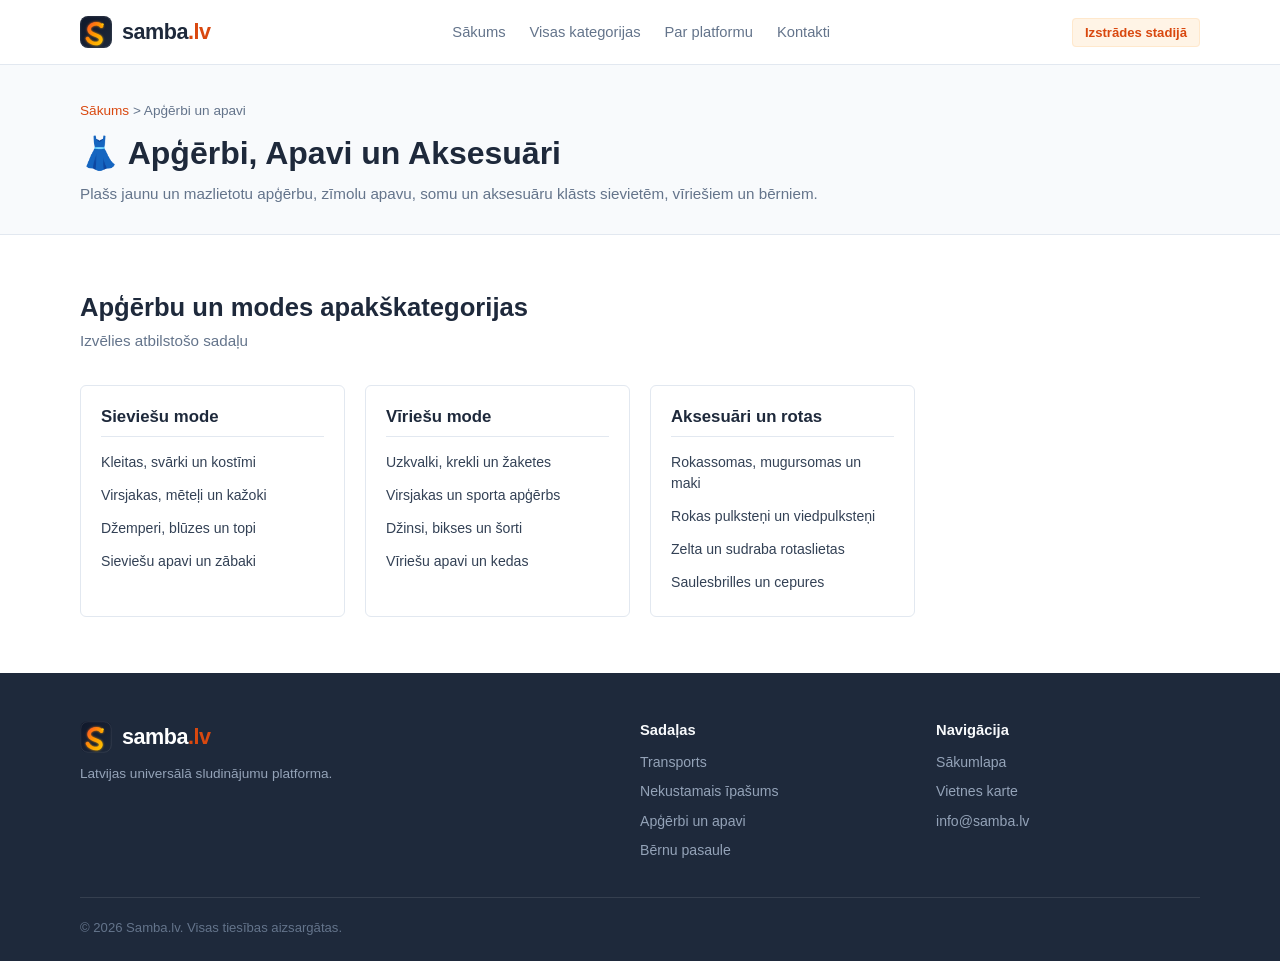
==== apgerbi/index.html @ d99293f3 "feat: Add dedicated 1st level category pages with 2nd level links (ss.com structure) and update site" ====
<!DOCTYPE html>
<html lang="lv">
<head>
  <meta charset="UTF-8" />
  <meta name="viewport" content="width=device-width, initial-scale=1.0" />
  
  <title>Apģērbi, Apavi un Aksesuāri – Samba.lv</title>
  <meta name="title" content="Apģērbi, Apavi un Aksesuāri – Samba.lv" />
  <meta name="description" content="Sieviešu, vīriešu un bērnu apģērbi, apavi, somas, pulksteņi un rotaslietas Latvijā platformā samba.lv." />
  <meta name="keywords" content="apģērbi, apavi, sieviešu apģērbi, vīriešu apģērbi, somas, pulksteņi, rotaslietas, samba.lv" />
  <meta name="robots" content="index, follow" />
  <link rel="canonical" href="https://samba.lv/apgerbi/" />

  <meta property="og:type" content="website" />
  <meta property="og:url" content="https://samba.lv/apgerbi/" />
  <meta property="og:title" content="Apģērbi, Apavi un Aksesuāri – Samba.lv" />
  <meta property="og:description" content="Stilīgi apģērbi, apavi un aksesuāri visā Latvijā." />
  <meta property="og:image" content="https://samba.lv/favicon.svg" />

  <link rel="icon" type="image/svg+xml" href="../favicon.svg" />
  <link rel="stylesheet" href="../styles.css" />

  <script async src="https://www.googletagmanager.com/gtag/js?id=G-YKYEBR5S0B"></script>
  <script>
    window.dataLayer = window.dataLayer || [];
    function gtag(){dataLayer.push(arguments);}
    gtag('js', new Date());
    gtag('config', 'G-YKYEBR5S0B');
  </script>

  <script type="application/ld+json">
  {
    "@context": "https://schema.org",
    "@type": "BreadcrumbList",
    "itemListElement": [
      {
        "@type": "ListItem",
        "position": 1,
        "name": "Sākums",
        "item": "https://samba.lv/"
      },
      {
        "@type": "ListItem",
        "position": 2,
        "name": "Apģērbi",
        "item": "https://samba.lv/apgerbi/"
      }
    ]
  }
  </script>
</head>
<body>

  <header class="site-header">
    <div class="container header-container">
      <a href="/" class="brand-logo" title="Samba.lv Sākumlapa">
        <img src="../favicon.svg" alt="Samba Logo" />
        <span>samba<span class="tld">.lv</span></span>
      </a>

      <nav class="main-nav" aria-label="Navigācija">
        <ul>
          <li><a href="/">Sākums</a></li>
          <li><a href="/#kategorijas">Visas kategorijas</a></li>
          <li><a href="/#statuss">Par platformu</a></li>
          <li><a href="/#kontakti">Kontakti</a></li>
        </ul>
      </nav>

      <div>
        <span class="header-badge">Izstrādes stadijā</span>
      </div>
    </div>
  </header>

  <section class="hero-section" style="padding: 36px 0 28px; text-align: left;">
    <div class="container">
      <div style="font-size: 0.85rem; color: var(--color-muted); margin-bottom: 12px;">
        <a href="/" style="color: var(--color-primary);">Sākums</a> &gt; <span>Apģērbi un apavi</span>
      </div>
      <h1 style="font-size: 2rem; margin-bottom: 8px;">👗 Apģērbi, Apavi un Aksesuāri</h1>
      <p style="color: var(--color-muted); max-width: 800px; font-size: 0.95rem;">
        Plašs jaunu un mazlietotu apģērbu, zīmolu apavu, somu un aksesuāru klāsts sievietēm, vīriešiem un bērniem.
      </p>
    </div>
  </section>

  <section class="section">
    <div class="container">
      <div class="section-head">
        <h2>Apģērbu un modes apakškategorijas</h2>
        <p>Izvēlies atbilstošo sadaļu</p>
      </div>

      <div class="categories-container" style="grid-template-columns: repeat(auto-fill, minmax(260px, 1fr));">
        
        <div class="category-block">
          <h3 class="category-title">Sieviešu mode</h3>
          <ul class="subcat-list">
            <li class="subcat-item"><a href="/">Kleitas, svārki un kostīmi</a></li>
            <li class="subcat-item"><a href="/">Virsjakas, mēteļi un kažoki</a></li>
            <li class="subcat-item"><a href="/">Džemperi, blūzes un topi</a></li>
            <li class="subcat-item"><a href="/">Sieviešu apavi un zābaki</a></li>
          </ul>
        </div>

        <div class="category-block">
          <h3 class="category-title">Vīriešu mode</h3>
          <ul class="subcat-list">
            <li class="subcat-item"><a href="/">Uzkvalki, krekli un žaketes</a></li>
            <li class="subcat-item"><a href="/">Virsjakas un sporta apģērbs</a></li>
            <li class="subcat-item"><a href="/">Džinsi, bikses un šorti</a></li>
            <li class="subcat-item"><a href="/">Vīriešu apavi un kedas</a></li>
          </ul>
        </div>

        <div class="category-block">
          <h3 class="category-title">Aksesuāri un rotas</h3>
          <ul class="subcat-list">
            <li class="subcat-item"><a href="/">Rokassomas, mugursomas un maki</a></li>
            <li class="subcat-item"><a href="/">Rokas pulksteņi un viedpulksteņi</a></li>
            <li class="subcat-item"><a href="/">Zelta un sudraba rotaslietas</a></li>
            <li class="subcat-item"><a href="/">Saulesbrilles un cepures</a></li>
          </ul>
        </div>

      </div>
    </div>
  </section>

  <footer class="site-footer">
    <div class="container">
      <div class="footer-top">
        <div>
          <div class="brand-logo" style="color: #FFFFFF;">
            <img src="../favicon.svg" alt="Samba Logo" />
            <span>samba<span class="tld">.lv</span></span>
          </div>
          <p class="footer-desc">Latvijas universālā sludinājumu platforma.</p>
        </div>

        <div class="footer-col">
          <h4>Sadaļas</h4>
          <ul class="footer-links">
            <li><a href="/transports/">Transports</a></li>
            <li><a href="/nekustamie-ipasumi/">Nekustamais īpašums</a></li>
            <li><a href="/apgerbi/">Apģērbi un apavi</a></li>
            <li><a href="/berniem/">Bērnu pasaule</a></li>
          </ul>
        </div>

        <div class="footer-col">
          <h4>Navigācija</h4>
          <ul class="footer-links">
            <li><a href="/">Sākumlapa</a></li>
            <li><a href="/sitemap.xml">Vietnes karte</a></li>
            <li><a href="mailto:info@samba.lv">info@samba.lv</a></li>
          </ul>
        </div>
      </div>

      <div class="footer-bottom">
        <div>&copy; 2026 Samba.lv. Visas tiesības aizsargātas.</div>
      </div>
    </div>
  </footer>

</body>
</html>
---- styles.css ----
/* ==========================================================================
   samba.lv - Biznesa & SEO Informācijas Portāls
   Tīrs, profesionāls un minimālistisks dizains bez liekiem vizuāliem efektiem.
   ========================================================================== */

:root {
  /* Korporatīvā krāsu palete */
  --color-primary: #D9480F; /* Samba silti sarkanoranžs akcents */
  --color-primary-hover: #BF3A06;
  --color-primary-subtle: #FFF4E6;
  
  --color-dark: #1E293B;
  --color-dark-light: #334155;
  --color-text: #1E293B;
  --color-muted: #64748B;
  --color-faint: #94A3B8;
  
  --color-bg: #FFFFFF;
  --color-bg-alt: #F8FAFC;
  --color-card: #FFFFFF;
  --color-border: #E2E8F0;
  --color-border-darker: #CBD5E1;
  
  --shadow-subtle: 0 1px 3px rgba(0, 0, 0, 0.05);
  --shadow-card: 0 1px 4px rgba(0, 0, 0, 0.08);
  
  --radius-sm: 4px;
  --radius-md: 6px;
  --radius-lg: 8px;
  
  --font-sans: -apple-system, BlinkMacSystemFont, "Segoe UI", Roboto, "Helvetica Neue", Arial, sans-serif;
}

*, *::before, *::after {
  box-sizing: border-box;
  margin: 0;
  padding: 0;
}

html {
  font-family: var(--font-sans);
  background-color: var(--color-bg);
  color: var(--color-text);
  line-height: 1.5;
  scroll-behavior: smooth;
}

body {
  min-height: 100vh;
  display: flex;
  flex-direction: column;
}

.container {
  width: 100%;
  max-width: 1160px;
  margin: 0 auto;
  padding: 0 20px;
}

/* Tipogrāfija */
h1, h2, h3, h4 {
  color: var(--color-dark);
  font-weight: 700;
  line-height: 1.3;
}

p {
  color: var(--color-dark-light);
}

a {
  color: inherit;
  text-decoration: none;
}

/* ==========================================================================
   Galvene (Header)
   ========================================================================== */
.site-header {
  background-color: #FFFFFF;
  border-bottom: 1px solid var(--color-border);
  position: sticky;
  top: 0;
  z-index: 50;
}

.header-container {
  display: flex;
  align-items: center;
  justify-content: space-between;
  height: 64px;
}

.brand-logo {
  display: flex;
  align-items: center;
  gap: 10px;
  font-size: 1.35rem;
  font-weight: 800;
  letter-spacing: -0.5px;
  color: var(--color-dark);
}

.brand-logo img {
  width: 32px;
  height: 32px;
  border-radius: var(--radius-sm);
}

.brand-logo .tld {
  color: var(--color-primary);
}

.main-nav ul {
  display: flex;
  list-style: none;
  gap: 24px;
}

.main-nav a {
  font-size: 0.92rem;
  font-weight: 500;
  color: var(--color-muted);
  transition: color 0.15s ease;
}

.main-nav a:hover {
  color: var(--color-primary);
}

.header-badge {
  font-size: 0.82rem;
  font-weight: 600;
  background: var(--color-primary-subtle);
  color: var(--color-primary);
  padding: 6px 12px;
  border-radius: var(--radius-sm);
  border: 1px solid #FFE8CC;
}

/* ==========================================================================
   Ievads (Hero Section)
   ========================================================================== */
.hero-section {
  background-color: var(--color-bg-alt);
  border-bottom: 1px solid var(--color-border);
  padding: 56px 0 44px;
}

.hero-layout {
  max-width: 820px;
  margin: 0 auto;
  text-align: center;
}

.status-pill {
  display: inline-flex;
  align-items: center;
  gap: 6px;
  font-size: 0.8rem;
  font-weight: 600;
  text-transform: uppercase;
  letter-spacing: 0.5px;
  color: #475569;
  background: #E2E8F0;
  padding: 4px 10px;
  border-radius: var(--radius-sm);
  margin-bottom: 16px;
}

.hero-title {
  font-size: clamp(2rem, 3.5vw, 2.75rem);
  font-weight: 800;
  letter-spacing: -0.5px;
  margin-bottom: 14px;
}

.hero-description {
  font-size: 1.05rem;
  color: var(--color-muted);
  line-height: 1.6;
  margin-bottom: 28px;
}

/* Meklēšanas josla */
.search-filter-box {
  display: flex;
  background: #FFFFFF;
  border: 1px solid var(--color-border-darker);
  border-radius: var(--radius-md);
  padding: 6px;
  max-width: 620px;
  margin: 0 auto 24px;
  box-shadow: var(--shadow-subtle);
}

.search-input {
  flex: 1;
  border: none;
  padding: 10px 14px;
  font-size: 0.95rem;
  outline: none;
  font-family: inherit;
  color: var(--color-text);
}

.search-input::placeholder {
  color: var(--color-faint);
}

.search-btn {
  background: var(--color-primary);
  color: #FFFFFF;
  border: none;
  border-radius: var(--radius-sm);
  padding: 0 20px;
  font-size: 0.9rem;
  font-weight: 600;
  cursor: pointer;
  transition: background 0.15s ease;
}

.search-btn:hover {
  background: var(--color-primary-hover);
}

/* Galvenās iezīmes */
.hero-highlights {
  display: flex;
  justify-content: center;
  gap: 28px;
  flex-wrap: wrap;
  font-size: 0.88rem;
  color: var(--color-muted);
}

.highlight-item strong {
  color: var(--color-dark);
}

/* ==========================================================================
   Kategoriju Koks (Directory Structure)
   ========================================================================== */
.section {
  padding: 56px 0;
}

.section-head {
  margin-bottom: 32px;
}

.section-head h2 {
  font-size: 1.6rem;
  margin-bottom: 6px;
}

.section-head p {
  color: var(--color-muted);
  font-size: 0.95rem;
}

.categories-container {
  display: grid;
  grid-template-columns: repeat(3, 1fr);
  gap: 20px;
}

.category-block {
  background: var(--color-card);
  border: 1px solid var(--color-border);
  border-radius: var(--radius-md);
  padding: 20px;
  transition: border-color 0.15s ease, box-shadow 0.15s ease;
}

.category-block:hover {
  border-color: var(--color-border-darker);
  box-shadow: var(--shadow-card);
}

.category-title {
  font-size: 1.05rem;
  font-weight: 700;
  display: flex;
  align-items: center;
  gap: 8px;
  margin-bottom: 12px;
  padding-bottom: 8px;
  border-bottom: 1px solid var(--color-border);
}

.subcat-list {
  list-style: none;
  display: flex;
  flex-direction: column;
  gap: 6px;
}

.subcat-item a {
  font-size: 0.88rem;
  color: #334155;
  display: block;
  padding: 3px 0;
  transition: color 0.15s ease;
}

.subcat-item a:hover {
  color: var(--color-primary);
  text-decoration: underline;
}

/* ==========================================================================
   Informācijas & Statusa Bloks (Launch Status)
   ========================================================================== */
.status-section {
  background-color: var(--color-bg-alt);
  border-top: 1px solid var(--color-border);
  border-bottom: 1px solid var(--color-border);
}

.status-box {
  background: #FFFFFF;
  border: 1px solid var(--color-border);
  border-left: 4px solid var(--color-primary);
  border-radius: var(--radius-md);
  padding: 28px;
}

.status-box h3 {
  font-size: 1.25rem;
  margin-bottom: 8px;
}

.status-box p {
  font-size: 0.95rem;
  color: var(--color-muted);
  line-height: 1.6;
  margin-bottom: 16px;
}

.status-grid {
  display: grid;
  grid-template-columns: repeat(3, 1fr);
  gap: 20px;
  margin-top: 20px;
  padding-top: 20px;
  border-top: 1px solid var(--color-border);
}

.status-grid-item h4 {
  font-size: 0.95rem;
  margin-bottom: 4px;
}

.status-grid-item p {
  font-size: 0.85rem;
  color: var(--color-muted);
  margin-bottom: 0;
}

/* ==========================================================================
   SEO Padomi & Rokasgrāmatas
   ========================================================================== */
.guides-grid {
  display: grid;
  grid-template-columns: repeat(3, 1fr);
  gap: 20px;
}

.guide-item {
  border: 1px solid var(--color-border);
  border-radius: var(--radius-md);
  padding: 20px;
  background: #FFFFFF;
}

.guide-badge {
  font-size: 0.75rem;
  font-weight: 700;
  text-transform: uppercase;
  color: var(--color-primary);
  margin-bottom: 8px;
}

.guide-item h3 {
  font-size: 1rem;
  margin-bottom: 8px;
  line-height: 1.4;
}

.guide-item p {
  font-size: 0.88rem;
  color: var(--color-muted);
  line-height: 1.5;
}

/* ==========================================================================
   FAQ Bloks
   ========================================================================== */
.faq-container {
  display: flex;
  flex-direction: column;
  gap: 12px;
  max-width: 820px;
}

.faq-row {
  border: 1px solid var(--color-border);
  border-radius: var(--radius-md);
  background: #FFFFFF;
  overflow: hidden;
}

.faq-toggle {
  width: 100%;
  padding: 16px 20px;
  background: none;
  border: none;
  display: flex;
  justify-content: space-between;
  align-items: center;
  font-size: 0.98rem;
  font-weight: 600;
  color: var(--color-dark);
  cursor: pointer;
  text-align: left;
  font-family: inherit;
}

.faq-toggle:hover {
  background-color: var(--color-bg-alt);
}

.faq-icon {
  font-weight: normal;
  color: var(--color-muted);
  transition: transform 0.2s ease;
}

.faq-row.open .faq-icon {
  transform: rotate(180deg);
}

.faq-content {
  display: none;
  padding: 0 20px 16px;
  font-size: 0.9rem;
  color: var(--color-muted);
  line-height: 1.6;
}

.faq-row.open .faq-content {
  display: block;
}

/* ==========================================================================
   Kājene (Footer)
   ========================================================================== */
.site-footer {
  background-color: var(--color-dark);
  color: #94A3B8;
  padding: 48px 0 24px;
  font-size: 0.88rem;
  margin-top: auto;
}

.footer-top {
  display: grid;
  grid-template-columns: 2fr 1fr 1fr;
  gap: 32px;
  margin-bottom: 36px;
}

.footer-desc {
  max-width: 320px;
  margin-top: 10px;
  font-size: 0.85rem;
  color: #94A3B8;
  line-height: 1.5;
}

.footer-col h4 {
  color: #F8FAFC;
  font-size: 0.92rem;
  margin-bottom: 12px;
}

.footer-links {
  list-style: none;
  display: flex;
  flex-direction: column;
  gap: 8px;
}

.footer-links a {
  color: #94A3B8;
}

.footer-links a:hover {
  color: #FFFFFF;
}

.footer-bottom {
  border-top: 1px solid rgba(255, 255, 255, 0.1);
  padding-top: 20px;
  display: flex;
  justify-content: space-between;
  align-items: center;
  font-size: 0.82rem;
  color: #64748B;
}

/* ==========================================================================
   Responsīvais Izkārtojums
   ========================================================================== */
@media (max-width: 960px) {
  .categories-container {
    grid-template-columns: repeat(2, 1fr);
  }
  .status-grid {
    grid-template-columns: 1fr;
  }
  .guides-grid {
    grid-template-columns: 1fr;
  }
  .footer-top {
    grid-template-columns: 1fr;
  }
}

@media (max-width: 640px) {
  .categories-container {
    grid-template-columns: 1fr;
  }
  .main-nav {
    display: none;
  }
  .hero-highlights {
    flex-direction: column;
    gap: 8px;
  }
  .search-filter-box {
    flex-direction: column;
    gap: 8px;
  }
  .search-btn {
    padding: 10px;
  }
  .footer-bottom {
    flex-direction: column;
    gap: 8px;
    text-align: center;
  }
}
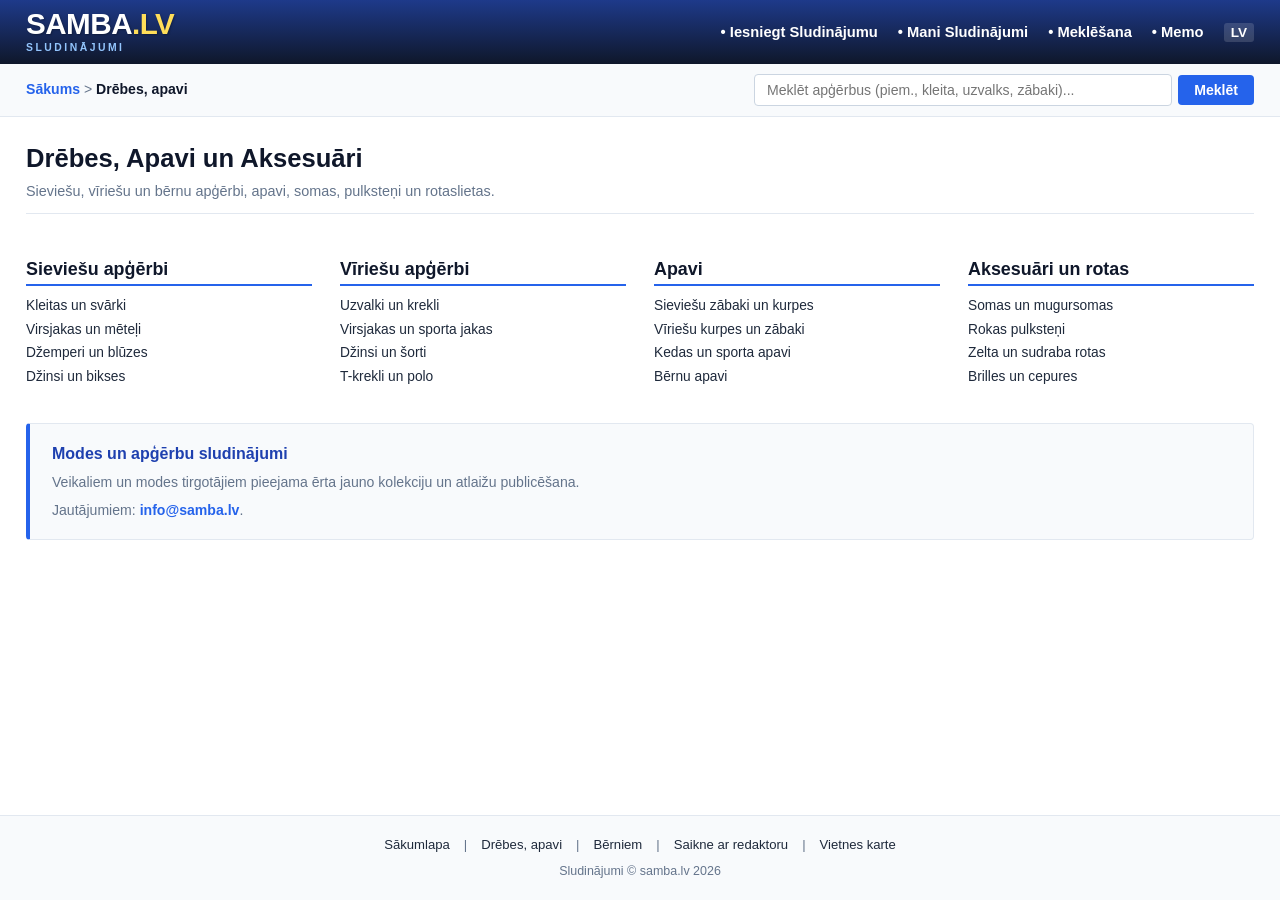
==== commit 2a55146d: "style: Adapt all category subpages to Sapphire Blue SS layout" ====
--- a/apgerbi/index.html
+++ b/apgerbi/index.html
@@ -4,8 +4,8 @@
   <meta charset="UTF-8" />
   <meta name="viewport" content="width=device-width, initial-scale=1.0" />
   
-  <title>Apģērbi, Apavi un Aksesuāri – Samba.lv</title>
-  <meta name="title" content="Apģērbi, Apavi un Aksesuāri – Samba.lv" />
+  <title>Drēbes, Apavi un Aksesuāri – Samba.lv</title>
+  <meta name="title" content="Drēbes, Apavi un Aksesuāri – Samba.lv" />
   <meta name="description" content="Sieviešu, vīriešu un bērnu apģērbi, apavi, somas, pulksteņi un rotaslietas Latvijā platformā samba.lv." />
   <meta name="keywords" content="apģērbi, apavi, sieviešu apģērbi, vīriešu apģērbi, somas, pulksteņi, rotaslietas, samba.lv" />
   <meta name="robots" content="index, follow" />
@@ -13,12 +13,12 @@
 
   <meta property="og:type" content="website" />
   <meta property="og:url" content="https://samba.lv/apgerbi/" />
-  <meta property="og:title" content="Apģērbi, Apavi un Aksesuāri – Samba.lv" />
+  <meta property="og:title" content="Drēbes, Apavi un Aksesuāri – Samba.lv" />
   <meta property="og:description" content="Stilīgi apģērbi, apavi un aksesuāri visā Latvijā." />
   <meta property="og:image" content="https://samba.lv/favicon.svg" />
 
-  <link rel="icon" type="image/svg+xml" href="../favicon.svg" />
-  <link rel="stylesheet" href="../styles.css" />
+  <link rel="icon" type="image/svg+xml" href="/favicon.svg" />
+  <link rel="stylesheet" href="/styles.css?v=3.0" />
 
   <script async src="https://www.googletagmanager.com/gtag/js?id=G-YKYEBR5S0B"></script>
   <script>
@@ -42,7 +42,7 @@
       {
         "@type": "ListItem",
         "position": 2,
-        "name": "Apģērbi",
+        "name": "Drēbes un apavi",
         "item": "https://samba.lv/apgerbi/"
       }
     ]
@@ -51,119 +51,131 @@
 </head>
 <body>
 
-  <header class="site-header">
-    <div class="container header-container">
-      <a href="/" class="brand-logo" title="Samba.lv Sākumlapa">
-        <img src="../favicon.svg" alt="Samba Logo" />
-        <span>samba<span class="tld">.lv</span></span>
+  <header class="ss-top-header">
+    <div class="container ss-header-inner">
+      <a href="/" class="ss-brand" title="Samba.lv Sludinājumi">
+        <span class="ss-logo-title">SAMBA<span style="color: #FFDE59;">.LV</span></span>
+        <span class="ss-logo-subtitle">SLUDINĀJUMI</span>
       </a>
 
-      <nav class="main-nav" aria-label="Navigācija">
-        <ul>
-          <li><a href="/">Sākums</a></li>
-          <li><a href="/#kategorijas">Visas kategorijas</a></li>
-          <li><a href="/#statuss">Par platformu</a></li>
-          <li><a href="/#kontakti">Kontakti</a></li>
+      <nav aria-label="Galvenā navigācija">
+        <ul class="ss-nav-links">
+          <li><a href="/#statuss">&bull; Iesniegt Sludinājumu</a></li>
+          <li><a href="/#statuss">&bull; Mani Sludinājumi</a></li>
+          <li><a href="/#kategorijas">&bull; Meklēšana</a></li>
+          <li><a href="/#statuss">&bull; Memo</a></li>
+          <li><span class="ss-lang">LV</span></li>
         </ul>
       </nav>
-
-      <div>
-        <span class="header-badge">Izstrādes stadijā</span>
-      </div>
     </div>
   </header>
 
-  <section class="hero-section" style="padding: 36px 0 28px; text-align: left;">
+  <div class="ss-subbar">
+    <div class="container ss-subbar-inner">
+      <div style="font-size: 0.88rem; color: var(--text-muted);">
+        <a href="/" style="color: var(--brand-primary); font-weight: 700;">Sākums</a> &gt; <span style="color: var(--text-main); font-weight: bold;">Drēbes, apavi</span>
+      </div>
+      <div class="ss-search-form">
+        <input type="text" id="categorySearchInput" class="ss-search-input" placeholder="Meklēt apģērbus (piem., kleita, uzvalks, zābaki)..." />
+        <button id="searchButton" type="button" class="ss-search-btn">Meklēt</button>
+      </div>
+    </div>
+  </div>
+
+  <main class="ss-main-catalog">
     <div class="container">
-      <div style="font-size: 0.85rem; color: var(--color-muted); margin-bottom: 12px;">
-        <a href="/" style="color: var(--color-primary);">Sākums</a> &gt; <span>Apģērbi un apavi</span>
-      </div>
-      <h1 style="font-size: 2rem; margin-bottom: 8px;">👗 Apģērbi, Apavi un Aksesuāri</h1>
-      <p style="color: var(--color-muted); max-width: 800px; font-size: 0.95rem;">
-        Plašs jaunu un mazlietotu apģērbu, zīmolu apavu, somu un aksesuāru klāsts sievietēm, vīriešiem un bērniem.
-      </p>
-    </div>
-  </section>
-
-  <section class="section">
-    <div class="container">
-      <div class="section-head">
-        <h2>Apģērbu un modes apakškategorijas</h2>
-        <p>Izvēlies atbilstošo sadaļu</p>
+      
+      <div style="margin-bottom: 24px; padding-bottom: 12px; border-bottom: 1px solid var(--brand-border-subtle);">
+        <h1 style="font-size: 1.6rem; color: var(--text-main); margin-bottom: 4px;">Drēbes, Apavi un Aksesuāri</h1>
+        <p style="color: var(--text-muted); font-size: 0.9rem;">
+          Sieviešu, vīriešu un bērnu apģērbi, apavi, somas, pulksteņi un rotaslietas.
+        </p>
       </div>
 
-      <div class="categories-container" style="grid-template-columns: repeat(auto-fill, minmax(260px, 1fr));">
+      <div class="ss-grid-4col" id="categoriesGrid">
         
-        <div class="category-block">
-          <h3 class="category-title">Sieviešu mode</h3>
-          <ul class="subcat-list">
-            <li class="subcat-item"><a href="/">Kleitas, svārki un kostīmi</a></li>
-            <li class="subcat-item"><a href="/">Virsjakas, mēteļi un kažoki</a></li>
-            <li class="subcat-item"><a href="/">Džemperi, blūzes un topi</a></li>
-            <li class="subcat-item"><a href="/">Sieviešu apavi un zābaki</a></li>
+        <div class="ss-category-block">
+          <div class="ss-cat-header">
+            <span class="ss-cat-title">Sieviešu apģērbi</span>
+          </div>
+          <ul class="ss-subcat-list">
+            <li><a href="/apgerbi/">Kleitas un svārki</a></li>
+            <li><a href="/apgerbi/">Virsjakas un mēteļi</a></li>
+            <li><a href="/apgerbi/">Džemperi un blūzes</a></li>
+            <li><a href="/apgerbi/">Džinsi un bikses</a></li>
           </ul>
         </div>
 
-        <div class="category-block">
-          <h3 class="category-title">Vīriešu mode</h3>
-          <ul class="subcat-list">
-            <li class="subcat-item"><a href="/">Uzkvalki, krekli un žaketes</a></li>
-            <li class="subcat-item"><a href="/">Virsjakas un sporta apģērbs</a></li>
-            <li class="subcat-item"><a href="/">Džinsi, bikses un šorti</a></li>
-            <li class="subcat-item"><a href="/">Vīriešu apavi un kedas</a></li>
+        <div class="ss-category-block">
+          <div class="ss-cat-header">
+            <span class="ss-cat-title">Vīriešu apģērbi</span>
+          </div>
+          <ul class="ss-subcat-list">
+            <li><a href="/apgerbi/">Uzvalki un krekli</a></li>
+            <li><a href="/apgerbi/">Virsjakas un sporta jakas</a></li>
+            <li><a href="/apgerbi/">Džinsi un šorti</a></li>
+            <li><a href="/apgerbi/">T-krekli un polo</a></li>
           </ul>
         </div>
 
-        <div class="category-block">
-          <h3 class="category-title">Aksesuāri un rotas</h3>
-          <ul class="subcat-list">
-            <li class="subcat-item"><a href="/">Rokassomas, mugursomas un maki</a></li>
-            <li class="subcat-item"><a href="/">Rokas pulksteņi un viedpulksteņi</a></li>
-            <li class="subcat-item"><a href="/">Zelta un sudraba rotaslietas</a></li>
-            <li class="subcat-item"><a href="/">Saulesbrilles un cepures</a></li>
+        <div class="ss-category-block">
+          <div class="ss-cat-header">
+            <span class="ss-cat-title">Apavi</span>
+          </div>
+          <ul class="ss-subcat-list">
+            <li><a href="/apgerbi/">Sieviešu zābaki un kurpes</a></li>
+            <li><a href="/apgerbi/">Vīriešu kurpes un zābaki</a></li>
+            <li><a href="/apgerbi/">Kedas un sporta apavi</a></li>
+            <li><a href="/apgerbi/">Bērnu apavi</a></li>
+          </ul>
+        </div>
+
+        <div class="ss-category-block">
+          <div class="ss-cat-header">
+            <span class="ss-cat-title">Aksesuāri un rotas</span>
+          </div>
+          <ul class="ss-subcat-list">
+            <li><a href="/apgerbi/">Somas un mugursomas</a></li>
+            <li><a href="/apgerbi/">Rokas pulksteņi</a></li>
+            <li><a href="/apgerbi/">Zelta un sudraba rotas</a></li>
+            <li><a href="/apgerbi/">Brilles un cepures</a></li>
           </ul>
         </div>
 
       </div>
+
+      <section class="ss-info-box">
+        <h3>Modes un apģērbu sludinājumi</h3>
+        <p>
+          Veikaliem un modes tirgotājiem pieejama ērta jauno kolekciju un atlaižu publicēšana.
+        </p>
+        <p style="margin-bottom: 0;">
+          Jautājumiem: <a href="mailto:info@samba.lv" style="color: var(--brand-primary); font-weight: bold;">info@samba.lv</a>.
+        </p>
+      </section>
+
     </div>
-  </section>
+  </main>
 
-  <footer class="site-footer">
+  <footer class="ss-footer">
     <div class="container">
-      <div class="footer-top">
-        <div>
-          <div class="brand-logo" style="color: #FFFFFF;">
-            <img src="../favicon.svg" alt="Samba Logo" />
-            <span>samba<span class="tld">.lv</span></span>
-          </div>
-          <p class="footer-desc">Latvijas universālā sludinājumu platforma.</p>
-        </div>
-
-        <div class="footer-col">
-          <h4>Sadaļas</h4>
-          <ul class="footer-links">
-            <li><a href="/transports/">Transports</a></li>
-            <li><a href="/nekustamie-ipasumi/">Nekustamais īpašums</a></li>
-            <li><a href="/apgerbi/">Apģērbi un apavi</a></li>
-            <li><a href="/berniem/">Bērnu pasaule</a></li>
-          </ul>
-        </div>
-
-        <div class="footer-col">
-          <h4>Navigācija</h4>
-          <ul class="footer-links">
-            <li><a href="/">Sākumlapa</a></li>
-            <li><a href="/sitemap.xml">Vietnes karte</a></li>
-            <li><a href="mailto:info@samba.lv">info@samba.lv</a></li>
-          </ul>
-        </div>
-      </div>
-
-      <div class="footer-bottom">
-        <div>&copy; 2026 Samba.lv. Visas tiesības aizsargātas.</div>
+      <ul class="ss-footer-links">
+        <li><a href="/">Sākumlapa</a></li>
+        <li>|</li>
+        <li><a href="/apgerbi/">Drēbes, apavi</a></li>
+        <li>|</li>
+        <li><a href="/berniem/">Bērniem</a></li>
+        <li>|</li>
+        <li><a href="mailto:info@samba.lv">Saikne ar redaktoru</a></li>
+        <li>|</li>
+        <li><a href="/sitemap.xml">Vietnes karte</a></li>
+      </ul>
+      <div class="ss-copyright">
+        Sludinājumi &copy; samba.lv 2026
       </div>
     </div>
   </footer>
 
+  <script src="/app.js?v=3.0"></script>
 </body>
 </html>
--- a/styles.css
+++ b/styles.css
@@ -1,34 +1,22 @@
 /* ==========================================================================
-   samba.lv - Biznesa & SEO Informācijas Portāls
-   Tīrs, profesionāls un minimālistisks dizains bez liekiem vizuāliem efektiem.
+   samba.lv - Sludinājumu Portāls
+   Mūsdienīgs, acīm ērts un uzticams Safīra Zils (Royal Navy) stils.
    ========================================================================== */
 
 :root {
-  /* Korporatīvā krāsu palete */
-  --color-primary: #D9480F; /* Samba silti sarkanoranžs akcents */
-  --color-primary-hover: #BF3A06;
-  --color-primary-subtle: #FFF4E6;
+  --brand-primary: #2563EB;       /* Dzidrs, patīkams karaliski zils akcents */
+  --brand-primary-dark: #1E40AF;  /* Dziļi zils tonis pogām un saitēm */
+  --brand-header-bg: #1E293B;     /* Mierīgs, elegants tumši zils/pelēks galvenes fons */
+  --brand-header-grad: linear-gradient(180deg, #1E3A8A 0%, #0F172A 100%);
+  --brand-subtle-bg: #F8FAFC;     /* Acīm maigs, gaišs fona tonis */
+  --brand-border: #2563EB;        /* Sadaļu līniju akcents */
+  --brand-border-subtle: #E2E8F0;
   
-  --color-dark: #1E293B;
-  --color-dark-light: #334155;
-  --color-text: #1E293B;
-  --color-muted: #64748B;
-  --color-faint: #94A3B8;
+  --text-main: #0F172A;
+  --text-muted: #64748B;
+  --text-links: #1E293B;
   
-  --color-bg: #FFFFFF;
-  --color-bg-alt: #F8FAFC;
-  --color-card: #FFFFFF;
-  --color-border: #E2E8F0;
-  --color-border-darker: #CBD5E1;
-  
-  --shadow-subtle: 0 1px 3px rgba(0, 0, 0, 0.05);
-  --shadow-card: 0 1px 4px rgba(0, 0, 0, 0.08);
-  
-  --radius-sm: 4px;
-  --radius-md: 6px;
-  --radius-lg: 8px;
-  
-  --font-sans: -apple-system, BlinkMacSystemFont, "Segoe UI", Roboto, "Helvetica Neue", Arial, sans-serif;
+  --font-family: Arial, Helvetica, "Segoe UI", sans-serif;
 }
 
 *, *::before, *::after {
@@ -37,15 +25,11 @@
   padding: 0;
 }
 
-html {
-  font-family: var(--font-sans);
-  background-color: var(--color-bg);
-  color: var(--color-text);
-  line-height: 1.5;
-  scroll-behavior: smooth;
-}
-
 body {
+  font-family: var(--font-family);
+  background-color: #FFFFFF;
+  color: var(--text-main);
+  line-height: 1.4;
   min-height: 100vh;
   display: flex;
   flex-direction: column;
@@ -53,20 +37,9 @@
 
 .container {
   width: 100%;
-  max-width: 1160px;
+  max-width: 1260px;
   margin: 0 auto;
-  padding: 0 20px;
-}
-
-/* Tipogrāfija */
-h1, h2, h3, h4 {
-  color: var(--color-dark);
-  font-weight: 700;
-  line-height: 1.3;
-}
-
-p {
-  color: var(--color-dark-light);
+  padding: 0 16px;
 }
 
 a {
@@ -75,481 +48,302 @@
 }
 
 /* ==========================================================================
-   Galvene (Header)
-   ========================================================================== */
-.site-header {
-  background-color: #FFFFFF;
-  border-bottom: 1px solid var(--color-border);
-  position: sticky;
-  top: 0;
-  z-index: 50;
-}
-
-.header-container {
+   Top Header Bar (Mūsdienīgs Safīra Zils)
+   ======================================================================== */
+.ss-top-header {
+  background: var(--brand-header-grad);
+  color: #FFFFFF;
+  padding: 9px 0;
+  box-shadow: 0 1px 4px rgba(0, 0, 0, 0.15);
+}
+
+.ss-header-inner {
   display: flex;
   align-items: center;
   justify-content: space-between;
-  height: 64px;
-}
-
-.brand-logo {
-  display: flex;
-  align-items: center;
-  gap: 10px;
-  font-size: 1.35rem;
-  font-weight: 800;
+}
+
+.ss-brand {
+  display: flex;
+  flex-direction: column;
+  color: #FFFFFF;
+}
+
+.ss-logo-title {
+  font-size: 1.85rem;
+  font-weight: 900;
   letter-spacing: -0.5px;
-  color: var(--color-dark);
-}
-
-.brand-logo img {
-  width: 32px;
-  height: 32px;
-  border-radius: var(--radius-sm);
-}
-
-.brand-logo .tld {
-  color: var(--color-primary);
-}
-
-.main-nav ul {
-  display: flex;
+  line-height: 1;
+  text-shadow: 1px 1px 2px rgba(0, 0, 0, 0.3);
+}
+
+.ss-logo-subtitle {
+  font-size: 0.65rem;
+  font-weight: 700;
+  letter-spacing: 2.5px;
+  color: #93C5FD;
+  margin-top: 2px;
+}
+
+.ss-nav-links {
+  display: flex;
+  align-items: center;
+  gap: 20px;
   list-style: none;
-  gap: 24px;
-}
-
-.main-nav a {
   font-size: 0.92rem;
-  font-weight: 500;
-  color: var(--color-muted);
+  font-weight: 700;
+}
+
+.ss-nav-links a {
+  color: #FFFFFF;
+  display: flex;
+  align-items: center;
+  gap: 5px;
   transition: color 0.15s ease;
 }
 
-.main-nav a:hover {
-  color: var(--color-primary);
-}
-
-.header-badge {
-  font-size: 0.82rem;
-  font-weight: 600;
-  background: var(--color-primary-subtle);
-  color: var(--color-primary);
-  padding: 6px 12px;
-  border-radius: var(--radius-sm);
-  border: 1px solid #FFE8CC;
-}
-
-/* ==========================================================================
-   Ievads (Hero Section)
-   ========================================================================== */
-.hero-section {
-  background-color: var(--color-bg-alt);
-  border-bottom: 1px solid var(--color-border);
-  padding: 56px 0 44px;
-}
-
-.hero-layout {
-  max-width: 820px;
-  margin: 0 auto;
-  text-align: center;
-}
-
-.status-pill {
-  display: inline-flex;
+.ss-nav-links a:hover {
+  text-decoration: underline;
+  color: #BFDBFE;
+}
+
+.ss-lang {
+  font-size: 0.85rem;
+  font-weight: bold;
+  padding: 2px 7px;
+  background: rgba(255, 255, 255, 0.15);
+  border-radius: 3px;
+}
+
+/* ==========================================================================
+   Sub-Header Informācija & Meklēšana
+   ========================================================================== */
+.ss-subbar {
+  background: var(--brand-subtle-bg);
+  border-bottom: 1px solid var(--brand-border-subtle);
+  padding: 10px 0;
+  font-size: 0.88rem;
+}
+
+.ss-subbar-inner {
+  display: flex;
+  align-items: center;
+  justify-content: space-between;
+  flex-wrap: wrap;
+  gap: 12px;
+}
+
+.ss-search-form {
+  display: flex;
   align-items: center;
   gap: 6px;
-  font-size: 0.8rem;
-  font-weight: 600;
-  text-transform: uppercase;
-  letter-spacing: 0.5px;
-  color: #475569;
-  background: #E2E8F0;
-  padding: 4px 10px;
-  border-radius: var(--radius-sm);
-  margin-bottom: 16px;
-}
-
-.hero-title {
-  font-size: clamp(2rem, 3.5vw, 2.75rem);
-  font-weight: 800;
-  letter-spacing: -0.5px;
-  margin-bottom: 14px;
-}
-
-.hero-description {
-  font-size: 1.05rem;
-  color: var(--color-muted);
-  line-height: 1.6;
-  margin-bottom: 28px;
-}
-
-/* Meklēšanas josla */
-.search-filter-box {
-  display: flex;
+  max-width: 500px;
+  flex: 1;
+}
+
+.ss-search-input {
+  width: 100%;
+  padding: 7px 12px;
+  font-size: 0.88rem;
+  border: 1px solid #CBD5E1;
+  border-radius: 4px;
+  outline: none;
+  color: var(--text-main);
   background: #FFFFFF;
-  border: 1px solid var(--color-border-darker);
-  border-radius: var(--radius-md);
-  padding: 6px;
-  max-width: 620px;
-  margin: 0 auto 24px;
-  box-shadow: var(--shadow-subtle);
-}
-
-.search-input {
-  flex: 1;
-  border: none;
-  padding: 10px 14px;
-  font-size: 0.95rem;
-  outline: none;
-  font-family: inherit;
-  color: var(--color-text);
-}
-
-.search-input::placeholder {
-  color: var(--color-faint);
-}
-
-.search-btn {
-  background: var(--color-primary);
+}
+
+.ss-search-input:focus {
+  border-color: var(--brand-primary);
+  box-shadow: 0 0 0 2px rgba(37, 99, 235, 0.15);
+}
+
+.ss-search-btn {
+  background: var(--brand-primary);
   color: #FFFFFF;
   border: none;
-  border-radius: var(--radius-sm);
-  padding: 0 20px;
-  font-size: 0.9rem;
-  font-weight: 600;
+  border-radius: 4px;
+  padding: 7px 16px;
+  font-size: 0.88rem;
+  font-weight: 700;
   cursor: pointer;
   transition: background 0.15s ease;
 }
 
-.search-btn:hover {
-  background: var(--color-primary-hover);
-}
-
-/* Galvenās iezīmes */
-.hero-highlights {
+.ss-search-btn:hover {
+  background: var(--brand-primary-dark);
+}
+
+.ss-info-badge {
+  font-size: 0.82rem;
+  color: var(--text-muted);
+  font-weight: 500;
+}
+
+/* ==========================================================================
+   4-Kolonnu Kategoriju Katalogs (4 Columns Grid)
+   ========================================================================== */
+.ss-main-catalog {
+  padding: 24px 0 40px;
+}
+
+.ss-grid-4col {
+  display: grid;
+  grid-template-columns: repeat(4, 1fr);
+  column-gap: 28px;
+  row-gap: 26px;
+}
+
+.ss-category-block {
+  display: flex;
+  flex-direction: column;
+}
+
+.ss-cat-header {
+  display: flex;
+  align-items: flex-end;
+  justify-content: space-between;
+  border-bottom: 2px solid var(--brand-border);
+  padding-bottom: 4px;
+  margin-bottom: 10px;
+  height: 48px;
+}
+
+.ss-cat-title {
+  font-size: 1.12rem;
+  font-weight: 700;
+  color: var(--text-main);
+  line-height: 1.2;
+}
+
+.ss-cat-title:hover {
+  color: var(--brand-primary);
+  text-decoration: underline;
+}
+
+.ss-cat-icon {
+  width: 44px;
+  height: 38px;
+  max-width: 44px;
+  max-height: 38px;
+  color: var(--brand-primary);
+  flex-shrink: 0;
+  margin-bottom: -2px;
+}
+
+.ss-subcat-list {
+  list-style: none;
+  display: flex;
+  flex-direction: column;
+  gap: 3px;
+  padding-left: 0;
+}
+
+.ss-subcat-list li a {
+  font-size: 0.86rem;
+  color: var(--text-links);
+  display: block;
+  padding: 1px 0;
+  line-height: 1.35;
+  transition: color 0.1s ease;
+}
+
+.ss-subcat-list li a:hover {
+  color: var(--brand-primary);
+  text-decoration: underline;
+}
+
+/* ==========================================================================
+   Informatīvais un SEO Bloks
+   ========================================================================== */
+.ss-info-box {
+  margin-top: 36px;
+  padding: 18px 22px;
+  background: var(--brand-subtle-bg);
+  border: 1px solid var(--brand-border-subtle);
+  border-left: 4px solid var(--brand-primary);
+  border-radius: 4px;
+  font-size: 0.88rem;
+  line-height: 1.5;
+}
+
+.ss-info-box h3 {
+  font-size: 1rem;
+  color: var(--brand-primary-dark);
+  margin-bottom: 6px;
+}
+
+.ss-info-box p {
+  color: var(--text-muted);
+  margin-bottom: 6px;
+}
+
+/* ==========================================================================
+   Footer
+   ========================================================================== */
+.ss-footer {
+  background: var(--brand-subtle-bg);
+  border-top: 1px solid var(--brand-border-subtle);
+  padding: 20px 0;
+  margin-top: auto;
+  font-size: 0.82rem;
+  color: var(--text-muted);
+  text-align: center;
+}
+
+.ss-footer-links {
   display: flex;
   justify-content: center;
-  gap: 28px;
+  align-items: center;
   flex-wrap: wrap;
-  font-size: 0.88rem;
-  color: var(--color-muted);
-}
-
-.highlight-item strong {
-  color: var(--color-dark);
-}
-
-/* ==========================================================================
-   Kategoriju Koks (Directory Structure)
-   ========================================================================== */
-.section {
-  padding: 56px 0;
-}
-
-.section-head {
-  margin-bottom: 32px;
-}
-
-.section-head h2 {
-  font-size: 1.6rem;
-  margin-bottom: 6px;
-}
-
-.section-head p {
-  color: var(--color-muted);
-  font-size: 0.95rem;
-}
-
-.categories-container {
-  display: grid;
-  grid-template-columns: repeat(3, 1fr);
-  gap: 20px;
-}
-
-.category-block {
-  background: var(--color-card);
-  border: 1px solid var(--color-border);
-  border-radius: var(--radius-md);
-  padding: 20px;
-  transition: border-color 0.15s ease, box-shadow 0.15s ease;
-}
-
-.category-block:hover {
-  border-color: var(--color-border-darker);
-  box-shadow: var(--shadow-card);
-}
-
-.category-title {
-  font-size: 1.05rem;
-  font-weight: 700;
-  display: flex;
-  align-items: center;
-  gap: 8px;
-  margin-bottom: 12px;
-  padding-bottom: 8px;
-  border-bottom: 1px solid var(--color-border);
-}
-
-.subcat-list {
+  gap: 14px;
   list-style: none;
-  display: flex;
-  flex-direction: column;
-  gap: 6px;
-}
-
-.subcat-item a {
-  font-size: 0.88rem;
-  color: #334155;
-  display: block;
-  padding: 3px 0;
-  transition: color 0.15s ease;
-}
-
-.subcat-item a:hover {
-  color: var(--color-primary);
+  margin-bottom: 8px;
+}
+
+.ss-footer-links a {
+  color: var(--text-links);
+}
+
+.ss-footer-links a:hover {
   text-decoration: underline;
-}
-
-/* ==========================================================================
-   Informācijas & Statusa Bloks (Launch Status)
-   ========================================================================== */
-.status-section {
-  background-color: var(--color-bg-alt);
-  border-top: 1px solid var(--color-border);
-  border-bottom: 1px solid var(--color-border);
-}
-
-.status-box {
-  background: #FFFFFF;
-  border: 1px solid var(--color-border);
-  border-left: 4px solid var(--color-primary);
-  border-radius: var(--radius-md);
-  padding: 28px;
-}
-
-.status-box h3 {
-  font-size: 1.25rem;
-  margin-bottom: 8px;
-}
-
-.status-box p {
-  font-size: 0.95rem;
-  color: var(--color-muted);
-  line-height: 1.6;
-  margin-bottom: 16px;
-}
-
-.status-grid {
-  display: grid;
-  grid-template-columns: repeat(3, 1fr);
-  gap: 20px;
-  margin-top: 20px;
-  padding-top: 20px;
-  border-top: 1px solid var(--color-border);
-}
-
-.status-grid-item h4 {
-  font-size: 0.95rem;
-  margin-bottom: 4px;
-}
-
-.status-grid-item p {
-  font-size: 0.85rem;
-  color: var(--color-muted);
-  margin-bottom: 0;
-}
-
-/* ==========================================================================
-   SEO Padomi & Rokasgrāmatas
-   ========================================================================== */
-.guides-grid {
-  display: grid;
-  grid-template-columns: repeat(3, 1fr);
-  gap: 20px;
-}
-
-.guide-item {
-  border: 1px solid var(--color-border);
-  border-radius: var(--radius-md);
-  padding: 20px;
-  background: #FFFFFF;
-}
-
-.guide-badge {
-  font-size: 0.75rem;
-  font-weight: 700;
-  text-transform: uppercase;
-  color: var(--color-primary);
-  margin-bottom: 8px;
-}
-
-.guide-item h3 {
-  font-size: 1rem;
-  margin-bottom: 8px;
-  line-height: 1.4;
-}
-
-.guide-item p {
-  font-size: 0.88rem;
-  color: var(--color-muted);
-  line-height: 1.5;
-}
-
-/* ==========================================================================
-   FAQ Bloks
-   ========================================================================== */
-.faq-container {
-  display: flex;
-  flex-direction: column;
-  gap: 12px;
-  max-width: 820px;
-}
-
-.faq-row {
-  border: 1px solid var(--color-border);
-  border-radius: var(--radius-md);
-  background: #FFFFFF;
-  overflow: hidden;
-}
-
-.faq-toggle {
-  width: 100%;
-  padding: 16px 20px;
-  background: none;
-  border: none;
-  display: flex;
-  justify-content: space-between;
-  align-items: center;
-  font-size: 0.98rem;
-  font-weight: 600;
-  color: var(--color-dark);
-  cursor: pointer;
-  text-align: left;
-  font-family: inherit;
-}
-
-.faq-toggle:hover {
-  background-color: var(--color-bg-alt);
-}
-
-.faq-icon {
-  font-weight: normal;
-  color: var(--color-muted);
-  transition: transform 0.2s ease;
-}
-
-.faq-row.open .faq-icon {
-  transform: rotate(180deg);
-}
-
-.faq-content {
-  display: none;
-  padding: 0 20px 16px;
-  font-size: 0.9rem;
-  color: var(--color-muted);
-  line-height: 1.6;
-}
-
-.faq-row.open .faq-content {
-  display: block;
-}
-
-/* ==========================================================================
-   Kājene (Footer)
-   ========================================================================== */
-.site-footer {
-  background-color: var(--color-dark);
-  color: #94A3B8;
-  padding: 48px 0 24px;
-  font-size: 0.88rem;
-  margin-top: auto;
-}
-
-.footer-top {
-  display: grid;
-  grid-template-columns: 2fr 1fr 1fr;
-  gap: 32px;
-  margin-bottom: 36px;
-}
-
-.footer-desc {
-  max-width: 320px;
-  margin-top: 10px;
-  font-size: 0.85rem;
-  color: #94A3B8;
-  line-height: 1.5;
-}
-
-.footer-col h4 {
-  color: #F8FAFC;
-  font-size: 0.92rem;
-  margin-bottom: 12px;
-}
-
-.footer-links {
-  list-style: none;
-  display: flex;
-  flex-direction: column;
-  gap: 8px;
-}
-
-.footer-links a {
-  color: #94A3B8;
-}
-
-.footer-links a:hover {
-  color: #FFFFFF;
-}
-
-.footer-bottom {
-  border-top: 1px solid rgba(255, 255, 255, 0.1);
-  padding-top: 20px;
-  display: flex;
-  justify-content: space-between;
-  align-items: center;
-  font-size: 0.82rem;
-  color: #64748B;
+  color: var(--brand-primary);
+}
+
+.ss-copyright {
+  font-size: 0.78rem;
+  color: var(--text-muted);
 }
 
 /* ==========================================================================
    Responsīvais Izkārtojums
    ========================================================================== */
-@media (max-width: 960px) {
-  .categories-container {
+@media (max-width: 1100px) {
+  .ss-grid-4col {
+    grid-template-columns: repeat(3, 1fr);
+    column-gap: 20px;
+  }
+}
+
+@media (max-width: 800px) {
+  .ss-grid-4col {
     grid-template-columns: repeat(2, 1fr);
-  }
-  .status-grid {
+    column-gap: 16px;
+  }
+  .ss-nav-links {
+    gap: 12px;
+    font-size: 0.85rem;
+  }
+}
+
+@media (max-width: 520px) {
+  .ss-grid-4col {
     grid-template-columns: 1fr;
   }
-  .guides-grid {
-    grid-template-columns: 1fr;
-  }
-  .footer-top {
-    grid-template-columns: 1fr;
-  }
-}
-
-@media (max-width: 640px) {
-  .categories-container {
-    grid-template-columns: 1fr;
-  }
-  .main-nav {
+  .ss-nav-links {
     display: none;
   }
-  .hero-highlights {
+  .ss-subbar-inner {
     flex-direction: column;
-    gap: 8px;
-  }
-  .search-filter-box {
-    flex-direction: column;
-    gap: 8px;
-  }
-  .search-btn {
-    padding: 10px;
-  }
-  .footer-bottom {
-    flex-direction: column;
-    gap: 8px;
-    text-align: center;
-  }
-}
+    align-items: stretch;
+  }
+}
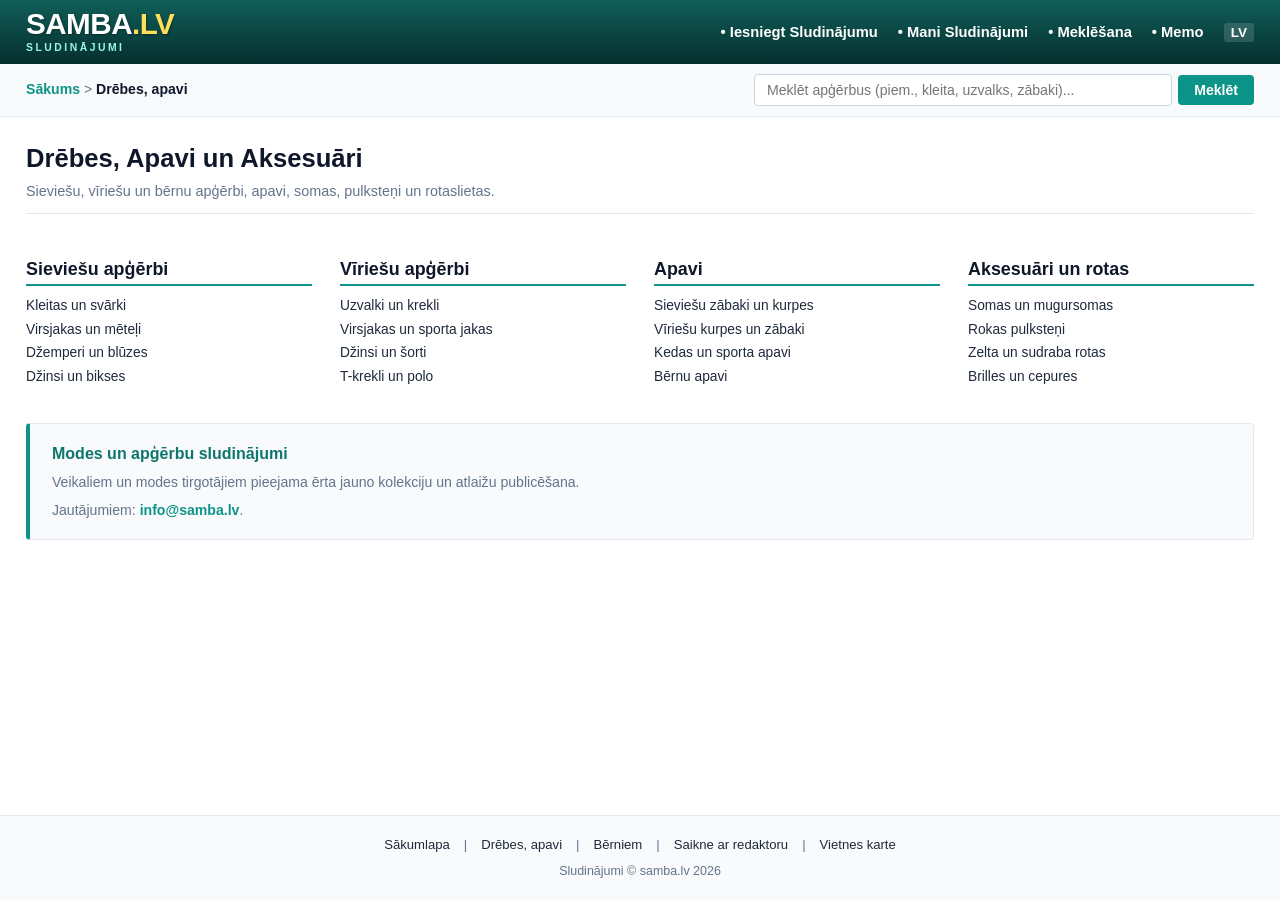
==== commit c728fe89: "style: Apply fresh Nordic Teal / Turquoise theme to all pages" ====
--- a/apgerbi/index.html
+++ b/apgerbi/index.html
@@ -18,7 +18,7 @@
   <meta property="og:image" content="https://samba.lv/favicon.svg" />
 
   <link rel="icon" type="image/svg+xml" href="/favicon.svg" />
-  <link rel="stylesheet" href="/styles.css?v=3.0" />
+  <link rel="stylesheet" href="/styles.css?v=4.0" />
 
   <script async src="https://www.googletagmanager.com/gtag/js?id=G-YKYEBR5S0B"></script>
   <script>
@@ -176,6 +176,6 @@
     </div>
   </footer>
 
-  <script src="/app.js?v=3.0"></script>
+  <script src="/app.js?v=4.0"></script>
 </body>
 </html>
--- a/styles.css
+++ b/styles.css
@@ -1,15 +1,15 @@
 /* ==========================================================================
    samba.lv - Sludinājumu Portāls
-   Mūsdienīgs, acīm ērts un uzticams Safīra Zils (Royal Navy) stils.
+   Mūsdienīgs, svaigs un acīm patīkams Tirkīza / Teal (Nordic Teal) stils.
    ========================================================================== */
 
 :root {
-  --brand-primary: #2563EB;       /* Dzidrs, patīkams karaliski zils akcents */
-  --brand-primary-dark: #1E40AF;  /* Dziļi zils tonis pogām un saitēm */
-  --brand-header-bg: #1E293B;     /* Mierīgs, elegants tumši zils/pelēks galvenes fons */
-  --brand-header-grad: linear-gradient(180deg, #1E3A8A 0%, #0F172A 100%);
+  --brand-primary: #0D9488;       /* Dzidrs, elegants tirkīza (Teal) tonis */
+  --brand-primary-dark: #0F766E;  /* Dziļš tirkīza tonis pogām un saitēm */
+  --brand-header-bg: #115E59;     /* Dziļš ziemeļu tirkīza/slānekļa galvenes fons */
+  --brand-header-grad: linear-gradient(180deg, #115E59 0%, #042F2E 100%);
   --brand-subtle-bg: #F8FAFC;     /* Acīm maigs, gaišs fona tonis */
-  --brand-border: #2563EB;        /* Sadaļu līniju akcents */
+  --brand-border: #0D9488;        /* Sadaļu līniju akcents */
   --brand-border-subtle: #E2E8F0;
   
   --text-main: #0F172A;
@@ -48,8 +48,8 @@
 }
 
 /* ==========================================================================
-   Top Header Bar (Mūsdienīgs Safīra Zils)
-   ======================================================================== */
+   Top Header Bar (Mūsdienīgs Nordic Teal)
+   ========================================================================== */
 .ss-top-header {
   background: var(--brand-header-grad);
   color: #FFFFFF;
@@ -81,7 +81,7 @@
   font-size: 0.65rem;
   font-weight: 700;
   letter-spacing: 2.5px;
-  color: #93C5FD;
+  color: #99F6E4;
   margin-top: 2px;
 }
 
@@ -104,7 +104,7 @@
 
 .ss-nav-links a:hover {
   text-decoration: underline;
-  color: #BFDBFE;
+  color: #CCFBF1;
 }
 
 .ss-lang {
@@ -154,7 +154,7 @@
 
 .ss-search-input:focus {
   border-color: var(--brand-primary);
-  box-shadow: 0 0 0 2px rgba(37, 99, 235, 0.15);
+  box-shadow: 0 0 0 2px rgba(13, 148, 136, 0.18);
 }
 
 .ss-search-btn {
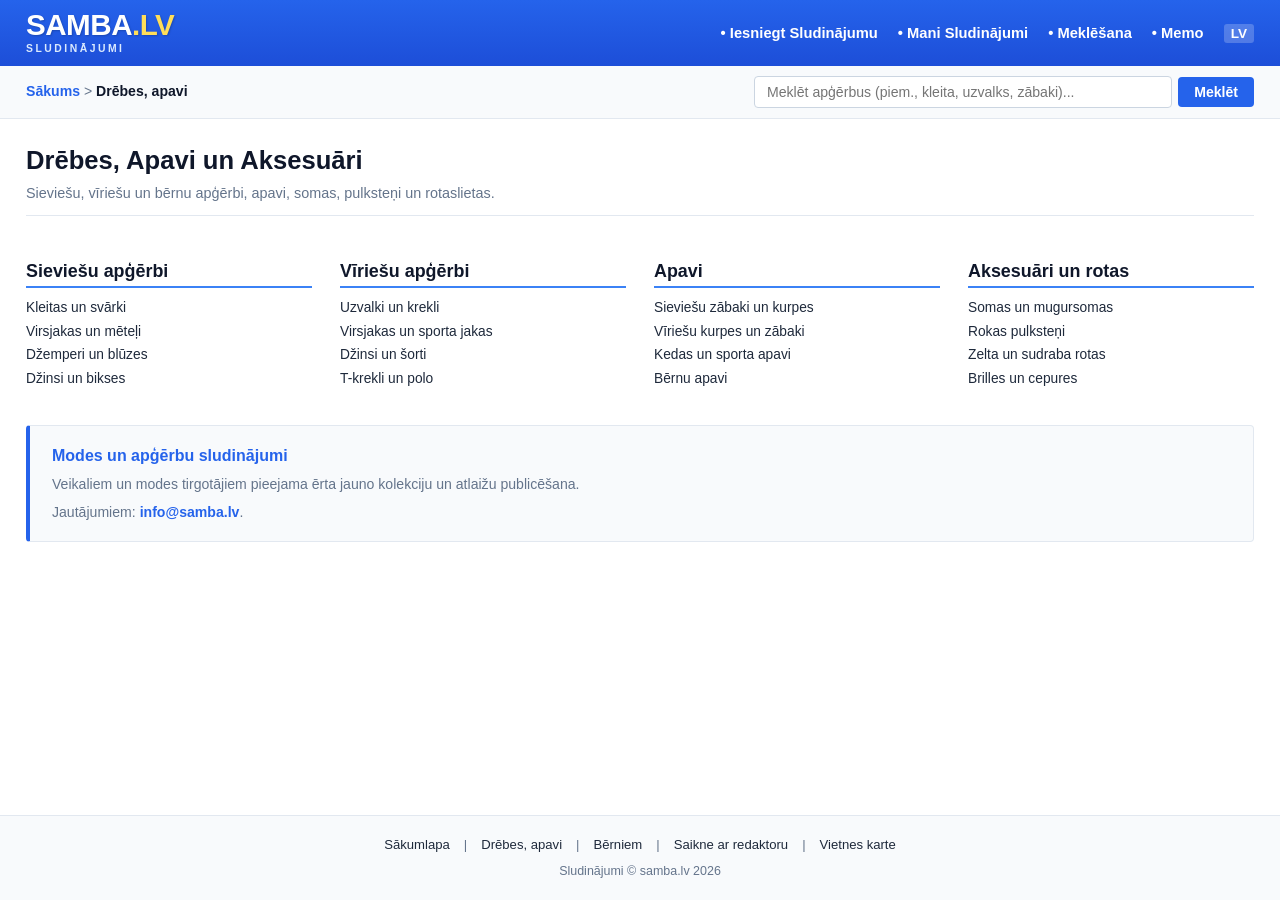
==== commit 7ef83b05: "style: Switch to a fresh, lighter azure blue palette" ====
--- a/apgerbi/index.html
+++ b/apgerbi/index.html
@@ -18,7 +18,7 @@
   <meta property="og:image" content="https://samba.lv/favicon.svg" />
 
   <link rel="icon" type="image/svg+xml" href="/favicon.svg" />
-  <link rel="stylesheet" href="/styles.css?v=4.0" />
+  <link rel="stylesheet" href="/styles.css?v=5.0" />
 
   <script async src="https://www.googletagmanager.com/gtag/js?id=G-YKYEBR5S0B"></script>
   <script>
@@ -176,6 +176,6 @@
     </div>
   </footer>
 
-  <script src="/app.js?v=4.0"></script>
+  <script src="/app.js?v=5.0"></script>
 </body>
 </html>
--- a/styles.css
+++ b/styles.css
@@ -1,15 +1,16 @@
 /* ==========================================================================
    samba.lv - Sludinājumu Portāls
-   Mūsdienīgs, svaigs un acīm patīkams Tirkīza / Teal (Nordic Teal) stils.
+   Gaišs, moderns, draudzīgs un acīm patīkams Gaiši Zilais (Azure / Ocean Blue) stils.
    ========================================================================== */
 
 :root {
-  --brand-primary: #0D9488;       /* Dzidrs, elegants tirkīza (Teal) tonis */
-  --brand-primary-dark: #0F766E;  /* Dziļš tirkīza tonis pogām un saitēm */
-  --brand-header-bg: #115E59;     /* Dziļš ziemeļu tirkīza/slānekļa galvenes fons */
-  --brand-header-grad: linear-gradient(180deg, #115E59 0%, #042F2E 100%);
+  --brand-primary: #2563EB;       /* Dzidrs, dinamisks zils tonis */
+  --brand-primary-light: #3B82F6; /* Gaišāks zils akcentiem un līnijām */
+  --brand-primary-dark: #1D4ED8;  /* Dziļāks zils pogu stāvokļiem */
+  --brand-header-bg: #2563EB;     /* Gaišs, svaigs zils galvenes fons */
+  --brand-header-grad: linear-gradient(180deg, #2563EB 0%, #1D4ED8 100%);
   --brand-subtle-bg: #F8FAFC;     /* Acīm maigs, gaišs fona tonis */
-  --brand-border: #0D9488;        /* Sadaļu līniju akcents */
+  --brand-border: #3B82F6;        /* Sadaļu līniju gaišais akcents */
   --brand-border-subtle: #E2E8F0;
   
   --text-main: #0F172A;
@@ -48,13 +49,13 @@
 }
 
 /* ==========================================================================
-   Top Header Bar (Mūsdienīgs Nordic Teal)
+   Top Header Bar (Gaišs un Svaigs Zilais)
    ========================================================================== */
 .ss-top-header {
   background: var(--brand-header-grad);
   color: #FFFFFF;
-  padding: 9px 0;
-  box-shadow: 0 1px 4px rgba(0, 0, 0, 0.15);
+  padding: 10px 0;
+  box-shadow: 0 2px 6px rgba(37, 99, 235, 0.2);
 }
 
 .ss-header-inner {
@@ -74,14 +75,14 @@
   font-weight: 900;
   letter-spacing: -0.5px;
   line-height: 1;
-  text-shadow: 1px 1px 2px rgba(0, 0, 0, 0.3);
+  text-shadow: 1px 1px 2px rgba(0, 0, 0, 0.2);
 }
 
 .ss-logo-subtitle {
   font-size: 0.65rem;
   font-weight: 700;
   letter-spacing: 2.5px;
-  color: #99F6E4;
+  color: #DBEAFE;
   margin-top: 2px;
 }
 
@@ -104,14 +105,14 @@
 
 .ss-nav-links a:hover {
   text-decoration: underline;
-  color: #CCFBF1;
+  color: #DBEAFE;
 }
 
 .ss-lang {
   font-size: 0.85rem;
   font-weight: bold;
   padding: 2px 7px;
-  background: rgba(255, 255, 255, 0.15);
+  background: rgba(255, 255, 255, 0.22);
   border-radius: 3px;
 }
 
@@ -154,7 +155,7 @@
 
 .ss-search-input:focus {
   border-color: var(--brand-primary);
-  box-shadow: 0 0 0 2px rgba(13, 148, 136, 0.18);
+  box-shadow: 0 0 0 2px rgba(37, 99, 235, 0.15);
 }
 
 .ss-search-btn {
@@ -268,7 +269,7 @@
 
 .ss-info-box h3 {
   font-size: 1rem;
-  color: var(--brand-primary-dark);
+  color: var(--brand-primary);
   margin-bottom: 6px;
 }
 
